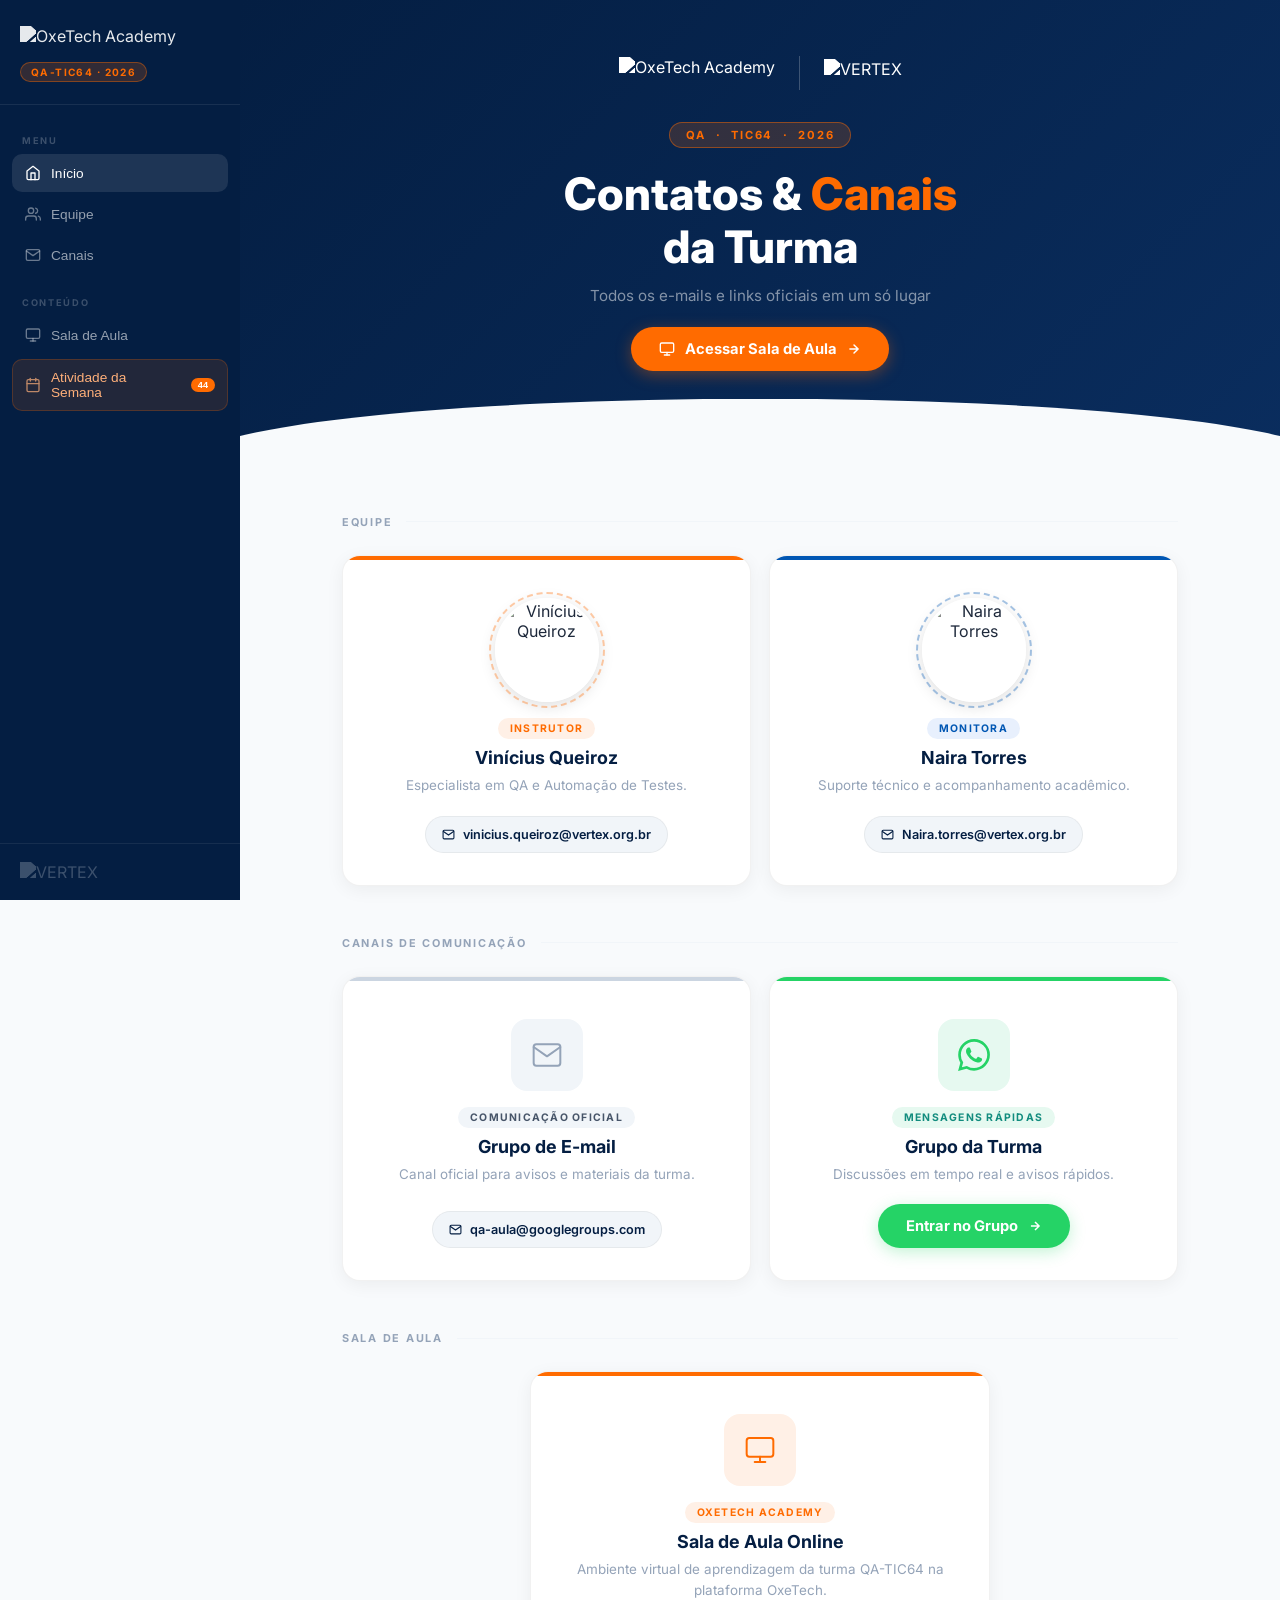
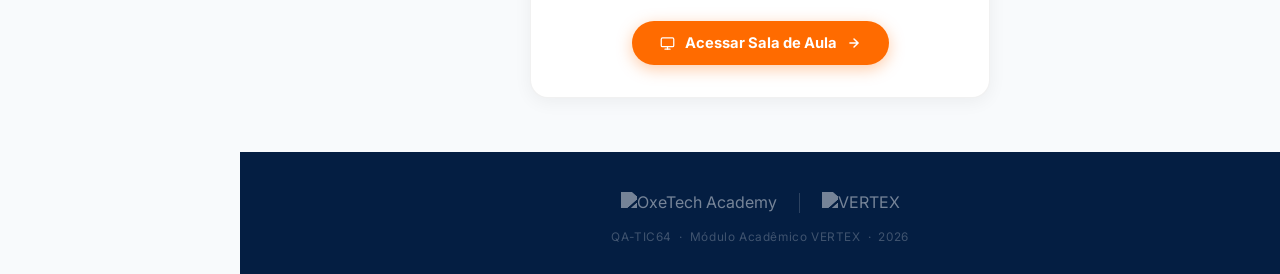
==== index.html @ 3e6ad568 "fix: scroll para ancoras usando goToAnchor sem reset de posicao Co-authored-by: Cursor <cursoragent@" ====
<!DOCTYPE html>
<html lang="pt-br">
<head>
    <meta charset="UTF-8">
    <meta name="viewport" content="width=device-width, initial-scale=1.0">
    <title>QA-TIC64 — Portal da Turma</title>
    <link rel="stylesheet" href="assets/css/styles.css">
</head>
<body>

<!-- ══ SIDEBAR ══ -->
<aside class="sidebar" id="sidebar">
    <div class="sidebar-brand">
        <img src="https://tic64.vertex.org.br/images/logos/oxetech-academy-white.png" alt="OxeTech Academy">
        <span class="sidebar-tag">QA-TIC64 · 2026</span>
    </div>

    <nav class="sidebar-nav">
        <span class="nav-section-title">Menu</span>

        <button class="nav-item active" id="nav-contatos" onclick="showView('contatos')">
            <svg width="16" height="16" viewBox="0 0 24 24" fill="none" stroke="currentColor" stroke-width="2" stroke-linecap="round" stroke-linejoin="round">
                <path d="M3 9l9-7 9 7v11a2 2 0 01-2 2H5a2 2 0 01-2-2z"/><polyline points="9 22 9 12 15 12 15 22"/>
            </svg>
            Início
        </button>

        <button class="nav-item" id="nav-equipe" onclick="goToAnchor('contatos','equipe','equipe')">
            <svg width="16" height="16" viewBox="0 0 24 24" fill="none" stroke="currentColor" stroke-width="2" stroke-linecap="round" stroke-linejoin="round">
                <path d="M17 21v-2a4 4 0 00-4-4H5a4 4 0 00-4 4v2"/><circle cx="9" cy="7" r="4"/>
                <path d="M23 21v-2a4 4 0 00-3-3.87"/><path d="M16 3.13a4 4 0 010 7.75"/>
            </svg>
            Equipe
        </button>

        <button class="nav-item" id="nav-canais" onclick="goToAnchor('contatos','canais','canais')">
            <svg width="16" height="16" viewBox="0 0 24 24" fill="none" stroke="currentColor" stroke-width="2" stroke-linecap="round" stroke-linejoin="round">
                <path d="M4 4h16c1.1 0 2 .9 2 2v12c0 1.1-.9 2-2 2H4c-1.1 0-2-.9-2-2V6c0-1.1.9-2 2-2z"/><polyline points="22,6 12,13 2,6"/>
            </svg>
            Canais
        </button>

        <span class="nav-section-title" style="margin-top:8px;">Conteúdo</span>

        <button class="nav-item" id="nav-sala" onclick="goToAnchor('contatos','sala','sala')">
            <svg width="16" height="16" viewBox="0 0 24 24" fill="none" stroke="currentColor" stroke-width="2" stroke-linecap="round" stroke-linejoin="round">
                <rect x="2" y="3" width="20" height="14" rx="2"/><line x1="8" y1="21" x2="16" y2="21"/><line x1="12" y1="17" x2="12" y2="21"/>
            </svg>
            Sala de Aula
        </button>

        <button class="nav-item highlight" id="nav-atividade" onclick="showView('atividade')">
            <svg width="16" height="16" viewBox="0 0 24 24" fill="none" stroke="currentColor" stroke-width="2" stroke-linecap="round" stroke-linejoin="round">
                <rect x="3" y="4" width="18" height="18" rx="2" ry="2"/>
                <line x1="16" y1="2" x2="16" y2="6"/><line x1="8" y1="2" x2="8" y2="6"/>
                <line x1="3" y1="10" x2="21" y2="10"/>
            </svg>
            Atividade da Semana
            <span class="nav-badge">44</span>
        </button>
    </nav>

    <div class="sidebar-footer">
        <img src="https://www.vertex.org.br/wp-content/uploads/2025/02/logo-vertex-vetor.png" alt="VERTEX">
    </div>
</aside>

<div class="overlay" id="overlay" onclick="closeSidebar()"></div>

<!-- ══ MAIN ══ -->
<div class="main">

    <!-- TOPBAR mobile -->
    <div class="topbar">
        <button class="hamburger" onclick="openSidebar()" aria-label="Menu">
            <svg width="22" height="22" viewBox="0 0 24 24" fill="none" stroke="currentColor" stroke-width="2.2" stroke-linecap="round">
                <line x1="3" y1="6" x2="21" y2="6"/>
                <line x1="3" y1="12" x2="21" y2="12"/>
                <line x1="3" y1="18" x2="21" y2="18"/>
            </svg>
        </button>
        <img src="https://tic64.vertex.org.br/images/logos/oxetech-academy-white.png" alt="OxeTech Academy" class="topbar-logo">
    </div>

    <!-- ══ VIEW: CONTATOS ══ -->
    <div class="view active" id="view-contatos">
        <header class="hero" id="contatos">
            <div class="logos-row">
                <img src="https://tic64.vertex.org.br/images/logos/oxetech-academy-white.png" alt="OxeTech Academy" class="logo-oxetech">
                <div class="logo-sep"></div>
                <img src="https://www.vertex.org.br/wp-content/uploads/2025/02/logo-vertex-vetor.png" alt="VERTEX" class="logo-vertex">
            </div>
            <div class="hero-badge">QA &nbsp;·&nbsp; TIC64 &nbsp;·&nbsp; 2026</div>
            <h1>Contatos &amp; <span>Canais</span><br>da Turma</h1>
            <p>Todos os e-mails e links oficiais em um só lugar</p>
            <a href="https://oxetech.al.gov.br/sala-de-aula/751" target="_blank" rel="noopener noreferrer" class="sala-btn">
                <svg width="16" height="16" viewBox="0 0 24 24" fill="none" stroke="currentColor" stroke-width="2" stroke-linecap="round" stroke-linejoin="round">
                    <rect x="2" y="3" width="20" height="14" rx="2"/><line x1="8" y1="21" x2="16" y2="21"/><line x1="12" y1="17" x2="12" y2="21"/>
                </svg>
                Acessar Sala de Aula
                <svg width="14" height="14" viewBox="0 0 24 24" fill="none" stroke="currentColor" stroke-width="2.5" stroke-linecap="round"><path d="M5 12h14M12 5l7 7-7 7"/></svg>
            </a>
        </header>

        <main class="section">
            <div id="equipe" class="section-label"><h2>Equipe</h2></div>
            <div class="grid grid-2">
                <div class="card">
                    <div class="card-accent accent-orange"></div>
                    <div class="avatar-wrap">
                        <div class="avatar-ring ring-orange"></div>
                        <img src="https://lh3.googleusercontent.com/d/1I6lzO3FtOC4BaDSOL96RCttCicpxaHhB" alt="Vinícius Queiroz" class="avatar">
                    </div>
                    <span class="role-badge badge-orange">Instrutor</span>
                    <h3>Vinícius Queiroz</h3>
                    <p class="desc">Especialista em QA e Automação de Testes.</p>
                    <a href="mailto:vinicius.queiroz@vertex.org.br" class="email-btn">
                        <svg width="13" height="13" viewBox="0 0 24 24" fill="none" stroke="currentColor" stroke-width="2"><path d="M4 4h16c1.1 0 2 .9 2 2v12c0 1.1-.9 2-2 2H4c-1.1 0-2-.9-2-2V6c0-1.1.9-2 2-2z"/><polyline points="22,6 12,13 2,6"/></svg>
                        vinicius.queiroz@vertex.org.br
                    </a>
                </div>

                <div class="card">
                    <div class="card-accent accent-blue"></div>
                    <div class="avatar-wrap">
                        <div class="avatar-ring ring-blue"></div>
                        <img src="https://lh3.googleusercontent.com/d/13l7Kf_55TLvLJ-x8FXbDiZGfIDWBE3Ml" alt="Naira Torres" class="avatar">
                    </div>
                    <span class="role-badge badge-blue">Monitora</span>
                    <h3>Naira Torres</h3>
                    <p class="desc">Suporte técnico e acompanhamento acadêmico.</p>
                    <a href="mailto:Naira.torres@vertex.org.br" class="email-btn">
                        <svg width="13" height="13" viewBox="0 0 24 24" fill="none" stroke="currentColor" stroke-width="2"><path d="M4 4h16c1.1 0 2 .9 2 2v12c0 1.1-.9 2-2 2H4c-1.1 0-2-.9-2-2V6c0-1.1.9-2 2-2z"/><polyline points="22,6 12,13 2,6"/></svg>
                        Naira.torres@vertex.org.br
                    </a>
                </div>
            </div>

            <div id="canais" class="section-label" style="margin-top:50px;"><h2>Canais de Comunicação</h2></div>
            <div class="grid grid-2">
                <div class="card">
                    <div class="card-accent accent-gray"></div>
                    <div class="icon-box icon-gray">
                        <svg width="32" height="32" viewBox="0 0 24 24" fill="none" stroke="#94A3B8" stroke-width="1.5" stroke-linecap="round" stroke-linejoin="round">
                            <path d="M4 4h16c1.1 0 2 .9 2 2v12c0 1.1-.9 2-2 2H4c-1.1 0-2-.9-2-2V6c0-1.1.9-2 2-2z"/>
                            <polyline points="22,6 12,13 2,6"/>
                        </svg>
                    </div>
                    <span class="role-badge badge-gray">Comunicação Oficial</span>
                    <h3>Grupo de E-mail</h3>
                    <p class="desc">Canal oficial para avisos e materiais da turma.</p>
                    <a href="mailto:qa-aula@googlegroups.com" class="email-btn">
                        <svg width="13" height="13" viewBox="0 0 24 24" fill="none" stroke="currentColor" stroke-width="2"><path d="M4 4h16c1.1 0 2 .9 2 2v12c0 1.1-.9 2-2 2H4c-1.1 0-2-.9-2-2V6c0-1.1.9-2 2-2z"/><polyline points="22,6 12,13 2,6"/></svg>
                        qa-aula@googlegroups.com
                    </a>
                </div>

                <div class="card">
                    <div class="card-accent accent-green"></div>
                    <div class="icon-box icon-green">
                        <svg width="32" height="32" viewBox="0 0 24 24" fill="#25D366">
                            <path d="M17.472 14.382c-.297-.149-1.758-.867-2.03-.967-.273-.099-.471-.148-.67.15-.197.297-.767.966-.94 1.164-.173.199-.347.223-.644.075-.297-.15-1.255-.463-2.39-1.475-.883-.788-1.48-1.761-1.653-2.059-.173-.297-.018-.458.13-.606.134-.133.298-.347.446-.52.149-.174.198-.298.298-.497.099-.198.05-.371-.025-.52-.075-.149-.669-1.612-.916-2.207-.242-.579-.487-.5-.669-.51-.173-.008-.371-.01-.57-.01-.198 0-.52.074-.792.372-.272.297-1.04 1.016-1.04 2.479 0 1.462 1.065 2.875 1.213 3.074.149.198 2.096 3.2 5.077 4.487.709.306 1.262.489 1.694.625.712.227 1.36.195 1.871.118.571-.085 1.758-.719 2.006-1.413.248-.694.248-1.289.173-1.413-.074-.124-.272-.198-.57-.347m-5.421 7.403h-.004a9.87 9.87 0 01-5.031-1.378l-.361-.214-3.741.982.998-3.648-.235-.374a9.86 9.86 0 01-1.51-5.26c.001-5.45 4.436-9.884 9.888-9.884 2.64 0 5.122 1.03 6.988 2.898a9.825 9.825 0 012.893 6.994c-.003 5.45-4.437 9.884-9.885 9.884m8.413-18.297A11.815 11.815 0 0012.05 0C5.495 0 .16 5.335.157 11.892c0 2.096.547 4.142 1.588 5.945L.057 24l6.305-1.654a11.882 11.882 0 005.683 1.448h.005c6.554 0 11.89-5.335 11.893-11.893a11.821 11.821 0 00-3.48-8.413z"/>
                        </svg>
                    </div>
                    <span class="role-badge badge-green">Mensagens Rápidas</span>
                    <h3>Grupo da Turma</h3>
                    <p class="desc">Discussões em tempo real e avisos rápidos.</p>
                    <a href="https://chat.whatsapp.com/Bku486QlYVR3J1V6ZDZ3TT" target="_blank" class="whatsapp-btn">
                        Entrar no Grupo
                        <svg width="14" height="14" viewBox="0 0 24 24" fill="none" stroke="currentColor" stroke-width="2.5"><path d="M5 12h14M12 5l7 7-7 7"/></svg>
                    </a>
                </div>
            </div>

            <div id="sala" class="section-label" style="margin-top:50px;"><h2>Sala de Aula</h2></div>
            <div class="grid grid-2">
                <div class="card" style="grid-column: 1 / -1; max-width: 460px; margin: 0 auto; width: 100%;">
                    <div class="card-accent accent-orange"></div>
                    <div class="icon-box" style="background:#FFF0E6;">
                        <svg width="32" height="32" viewBox="0 0 24 24" fill="none" stroke="var(--orange)" stroke-width="1.5" stroke-linecap="round" stroke-linejoin="round">
                            <rect x="2" y="3" width="20" height="14" rx="2"/><line x1="8" y1="21" x2="16" y2="21"/><line x1="12" y1="17" x2="12" y2="21"/>
                        </svg>
                    </div>
                    <span class="role-badge badge-orange">OxeTech Academy</span>
                    <h3>Sala de Aula Online</h3>
                    <p class="desc">Ambiente virtual de aprendizagem da turma QA-TIC64 na plataforma OxeTech.</p>
                    <a href="https://oxetech.al.gov.br/sala-de-aula/751" target="_blank" rel="noopener noreferrer" class="sala-btn" style="margin-top:0;">
                        <svg width="15" height="15" viewBox="0 0 24 24" fill="none" stroke="currentColor" stroke-width="2" stroke-linecap="round" stroke-linejoin="round">
                            <rect x="2" y="3" width="20" height="14" rx="2"/><line x1="8" y1="21" x2="16" y2="21"/><line x1="12" y1="17" x2="12" y2="21"/>
                        </svg>
                        Acessar Sala de Aula
                        <svg width="14" height="14" viewBox="0 0 24 24" fill="none" stroke="currentColor" stroke-width="2.5" stroke-linecap="round"><path d="M5 12h14M12 5l7 7-7 7"/></svg>
                    </a>
                </div>
            </div>
        </main>

        <footer>
            <div class="footer-logos">
                <img src="https://tic64.vertex.org.br/images/logos/oxetech-academy-white.png" alt="OxeTech Academy">
                <div class="footer-sep-f"></div>
                <img src="https://www.vertex.org.br/wp-content/uploads/2025/02/logo-vertex-vetor.png" alt="VERTEX">
            </div>
            <p>QA-TIC64 &nbsp;·&nbsp; Módulo Acadêmico VERTEX &nbsp;·&nbsp; 2026</p>
        </footer>
    </div>

    <!-- ══ VIEW: ATIVIDADE DA SEMANA ══ -->
    <div class="view" id="view-atividade">
        <div class="ativ-header">
            <div class="hero-badge">Atividade da Semana</div>
            <h1>Repositórios da <span>Turma</span></h1>
            <p>1 repositório por aluno · QA-TIC64</p>
            <div class="stats-bar">
                <div class="stat-chip delivered">
                    <div class="stat-dot"></div>
                    44 repositórios
                </div>
            </div>
            <p class="ativ-drive-info">
                <span style="font-size:1em;vertical-align:middle;margin-right:5px;">📁</span>
                Repositório no Google Drive · clique no "Abrir Pasta" no final do nome do aluno para ter acesso
            </p>
        </div>

        <div class="ativ-body">
            <div class="search-wrap">
                <svg width="16" height="16" viewBox="0 0 24 24" fill="none" stroke="currentColor" stroke-width="2" stroke-linecap="round" stroke-linejoin="round">
                    <circle cx="11" cy="11" r="8"/><line x1="21" y1="21" x2="16.65" y2="16.65"/>
                </svg>
                <input class="search-input" type="text" id="searchInput"
                       placeholder="Buscar por nome, e-mail ou número..." oninput="filterStudents(this.value)">
            </div>

            <div class="student-list" id="studentList"></div>
            <div class="no-results" id="noResults" style="display:none;">Nenhum aluno encontrado.</div>
        </div>

        <footer>
            <div class="footer-logos">
                <img src="https://tic64.vertex.org.br/images/logos/oxetech-academy-white.png" alt="OxeTech Academy">
                <div class="footer-sep-f"></div>
                <img src="https://www.vertex.org.br/wp-content/uploads/2025/02/logo-vertex-vetor.png" alt="VERTEX">
            </div>
            <p>QA-TIC64 &nbsp;·&nbsp; Módulo Acadêmico VERTEX &nbsp;·&nbsp; 2026</p>
        </footer>
    </div>

</div><!-- /main -->

<script src="assets/js/data.js"></script>
<script src="assets/js/app.js"></script>

</body>
</html>
---- assets/css/styles.css ----
@import url('https://fonts.googleapis.com/css2?family=Inter:wght@300;400;500;600;700;800&display=swap');

:root {
    --orange: #FF6B00;
    --navy: #041E42;
    --navy-light: #0a2d5e;
    --sidebar-w: 240px;
    --white: #FFFFFF;
    --gray-50: #F8FAFC;
    --gray-100: #F1F5F9;
    --gray-200: #E2E8F0;
    --gray-400: #94A3B8;
    --gray-600: #475569;
    --gray-800: #1E293B;
    --blue: #0056b3;
    --green: #25D366;
    --green-dark: #128C7E;
}

* { box-sizing: border-box; margin: 0; padding: 0; }

body {
    font-family: 'Inter', -apple-system, sans-serif;
    background: var(--gray-50);
    color: var(--gray-800);
    min-height: 100vh;
    display: flex;
}

/* ════════════════════════════
   SIDEBAR
════════════════════════════ */
.sidebar {
    width: var(--sidebar-w);
    min-height: 100vh;
    background: var(--navy);
    position: fixed;
    top: 0; left: 0;
    display: flex;
    flex-direction: column;
    z-index: 100;
    transition: transform 0.3s ease;
    overflow-y: auto;
}

.sidebar-brand {
    padding: 26px 20px 22px;
    border-bottom: 1px solid rgba(255,255,255,0.08);
}

.sidebar-brand img {
    height: 24px;
    filter: brightness(0) invert(1);
    opacity: 0.9;
    display: block;
    margin-bottom: 10px;
}

.sidebar-tag {
    display: inline-block;
    background: rgba(255,107,0,0.18);
    border: 1px solid rgba(255,107,0,0.4);
    color: var(--orange);
    font-size: 0.63rem;
    font-weight: 700;
    letter-spacing: 0.14em;
    text-transform: uppercase;
    padding: 3px 10px;
    border-radius: 50px;
}

.sidebar-nav {
    flex: 1;
    padding: 18px 12px;
    display: flex;
    flex-direction: column;
    gap: 3px;
}

.nav-section-title {
    font-size: 0.58rem;
    font-weight: 700;
    letter-spacing: 0.18em;
    text-transform: uppercase;
    color: rgba(255,255,255,0.22);
    padding: 12px 10px 5px;
}

.nav-item {
    display: flex;
    align-items: center;
    gap: 10px;
    padding: 10px 12px;
    border-radius: 10px;
    text-decoration: none;
    color: rgba(255,255,255,0.58);
    font-size: 0.855rem;
    font-weight: 500;
    transition: background 0.15s, color 0.15s;
    cursor: pointer;
    border: 1px solid transparent;
    background: none;
    width: 100%;
    text-align: left;
}

.nav-item:hover {
    background: rgba(255,255,255,0.07);
    color: var(--white);
}

.nav-item.active {
    background: rgba(255,255,255,0.1);
    color: var(--white);
}

.nav-item.highlight {
    background: rgba(255,107,0,0.12);
    color: #FFB07A;
    border-color: rgba(255,107,0,0.22);
    margin-top: 2px;
}

.nav-item.highlight.active,
.nav-item.highlight:hover {
    background: rgba(255,107,0,0.22);
    color: var(--orange);
}

.nav-item svg { flex-shrink: 0; opacity: 0.7; }
.nav-item:hover svg,
.nav-item.active svg { opacity: 1; }

.nav-badge {
    margin-left: auto;
    background: var(--orange);
    color: var(--white);
    font-size: 0.57rem;
    font-weight: 700;
    padding: 2px 7px;
    border-radius: 50px;
}

.sidebar-footer {
    padding: 18px 20px;
    border-top: 1px solid rgba(255,255,255,0.07);
}

.sidebar-footer img {
    height: 16px;
    filter: brightness(0) invert(1);
    opacity: 0.22;
}

/* ════════════════════════════
   MAIN
════════════════════════════ */
.main {
    margin-left: var(--sidebar-w);
    flex: 1;
    min-width: 0;
    display: flex;
    flex-direction: column;
}

/* ── TOPBAR mobile ── */
.topbar {
    display: none;
    align-items: center;
    gap: 14px;
    padding: 13px 18px;
    background: var(--navy);
    position: sticky;
    top: 0;
    z-index: 99;
}

.hamburger {
    background: none;
    border: none;
    cursor: pointer;
    padding: 4px;
    color: var(--white);
    display: flex;
}

.topbar-logo {
    height: 20px;
    filter: brightness(0) invert(1);
}

.overlay {
    display: none;
    position: fixed;
    inset: 0;
    background: rgba(0,0,0,0.5);
    z-index: 99;
}

.overlay.open { display: block; }

/* ════════════════════════════
   VIEW — CONTATOS
════════════════════════════ */
.view { display: none; flex-direction: column; flex: 1; }
.view.active { display: flex; }

/* HERO */
.hero {
    background: var(--navy);
    background-image:
        url('https://tic64.vertex.org.br/images/backgrounds/axes-section.svg'),
        linear-gradient(135deg, var(--navy) 0%, var(--navy-light) 100%);
    background-size: cover;
    background-position: center;
    padding: 56px 40px 90px;
    text-align: center;
    position: relative;
    overflow: hidden;
}

.hero::after {
    content: '';
    position: absolute;
    bottom: -2px; left: 0; right: 0;
    height: 64px;
    background: var(--gray-50);
    clip-path: ellipse(55% 100% at 50% 100%);
}

.logos-row {
    display: flex;
    align-items: center;
    justify-content: center;
    gap: 24px;
    margin-bottom: 32px;
    flex-wrap: wrap;
}

.logo-oxetech { height: 33px; filter: brightness(0) invert(1); }
.logo-vertex  { height: 29px; filter: brightness(0) invert(1); }
.logo-sep { width: 1px; height: 34px; background: rgba(255,255,255,0.22); }

.hero-badge {
    display: inline-block;
    background: rgba(255,107,0,0.18);
    border: 1px solid rgba(255,107,0,0.45);
    color: var(--orange);
    font-size: 0.7rem;
    font-weight: 700;
    letter-spacing: 0.16em;
    text-transform: uppercase;
    padding: 5px 16px;
    border-radius: 50px;
    margin-bottom: 20px;
}

.hero h1 {
    color: var(--white);
    font-size: clamp(1.7rem, 3.5vw, 2.8rem);
    font-weight: 800;
    line-height: 1.18;
    margin-bottom: 12px;
}

.hero h1 span { color: var(--orange); }
.hero p { color: rgba(255,255,255,0.5); font-size: 0.95rem; }

.section {
    max-width: 900px;
    margin: 0 auto;
    padding: 54px 32px;
    width: 100%;
}

.section-label {
    display: flex;
    align-items: center;
    gap: 14px;
    margin-bottom: 26px;
}

.section-label h2 {
    font-size: 0.68rem;
    font-weight: 700;
    letter-spacing: 0.16em;
    text-transform: uppercase;
    color: var(--gray-400);
    white-space: nowrap;
}

.section-label::after {
    content: '';
    flex: 1;
    height: 1px;
    background: var(--gray-100);
}

.grid { display: grid; gap: 18px; }
.grid-2 { grid-template-columns: repeat(auto-fit, minmax(270px, 1fr)); }

.card {
    background: var(--white);
    border-radius: 18px;
    padding: 32px 24px;
    border: 1px solid rgba(0,0,0,0.055);
    box-shadow: 0 4px 18px rgba(0,0,0,0.055);
    transition: transform 0.25s ease, box-shadow 0.25s ease;
    display: flex;
    flex-direction: column;
    align-items: center;
    text-align: center;
    position: relative;
    overflow: hidden;
}

.card:hover {
    transform: translateY(-5px);
    box-shadow: 0 16px 38px rgba(0,0,0,0.1);
}

.card-accent {
    position: absolute;
    top: 0; left: 0; right: 0;
    height: 4px;
    border-radius: 18px 18px 0 0;
}

.accent-orange { background: var(--orange); }
.accent-blue   { background: var(--blue); }
.accent-gray   { background: #CBD5E1; }
.accent-green  { background: var(--green); }

.avatar-wrap { position: relative; margin: 10px 0 16px; }

.avatar-ring {
    position: absolute;
    inset: -6px;
    border-radius: 50%;
    border: 2px dashed transparent;
}

.ring-orange { border-color: rgba(255,107,0,0.35); }
.ring-blue   { border-color: rgba(0,86,179,0.35); }

.avatar {
    width: 104px;
    height: 104px;
    border-radius: 50%;
    object-fit: cover;
    border: 3px solid var(--white);
    box-shadow: 0 4px 16px rgba(0,0,0,0.13);
    display: block;
}

.role-badge {
    font-size: 0.65rem;
    font-weight: 700;
    letter-spacing: 0.12em;
    text-transform: uppercase;
    padding: 4px 12px;
    border-radius: 50px;
    margin-bottom: 8px;
}

.badge-orange { background: #FFF0E6; color: var(--orange); }
.badge-blue   { background: #E8F0FD; color: var(--blue); }
.badge-gray   { background: #F1F5F9; color: var(--gray-600); }
.badge-green  { background: #E6F9F0; color: var(--green-dark); }

.card h3 {
    font-size: 1.12rem;
    font-weight: 700;
    color: var(--navy);
    margin-bottom: 7px;
}

.desc {
    font-size: 0.84rem;
    color: var(--gray-400);
    line-height: 1.55;
    margin-bottom: 20px;
    flex: 1;
}

.icon-box {
    width: 72px;
    height: 72px;
    border-radius: 16px;
    display: flex;
    align-items: center;
    justify-content: center;
    margin: 10px 0 16px;
}

.icon-gray  { background: #F1F5F9; }
.icon-green { background: #E6F9F0; }

.email-btn {
    display: inline-flex;
    align-items: center;
    gap: 8px;
    background: var(--gray-100);
    color: var(--navy);
    text-decoration: none;
    font-weight: 600;
    font-size: 0.79rem;
    padding: 10px 16px;
    border-radius: 50px;
    border: 1px solid rgba(0,0,0,0.05);
    transition: background 0.2s, color 0.2s;
    word-break: break-all;
}

.email-btn:hover { background: var(--navy); color: var(--white); }
.email-btn svg { flex-shrink: 0; }

.sala-btn {
    display: inline-flex;
    align-items: center;
    gap: 10px;
    background: var(--orange);
    color: var(--white);
    text-decoration: none;
    font-weight: 700;
    font-size: 0.92rem;
    padding: 13px 28px;
    border-radius: 50px;
    box-shadow: 0 4px 16px rgba(255,107,0,0.35);
    transition: background 0.25s, transform 0.25s;
    margin-top: 22px;
}

.sala-btn:hover { background: #e05f00; transform: scale(1.04); }

.whatsapp-btn {
    display: inline-flex;
    align-items: center;
    gap: 10px;
    background: var(--green);
    color: var(--white);
    text-decoration: none;
    font-weight: 700;
    font-size: 0.92rem;
    padding: 13px 28px;
    border-radius: 50px;
    box-shadow: 0 4px 16px rgba(37,211,102,0.28);
    transition: background 0.25s, transform 0.25s;
}

.whatsapp-btn:hover { background: var(--green-dark); transform: scale(1.04); }

/* ════════════════════════════
   VIEW — ATIVIDADE DA SEMANA
════════════════════════════ */
.ativ-header {
    background: var(--navy);
    background-image:
        url('https://tic64.vertex.org.br/images/backgrounds/axes-section.svg'),
        linear-gradient(135deg, var(--navy) 0%, var(--navy-light) 100%);
    background-size: cover;
    background-position: center;
    padding: 44px 40px 72px;
    text-align: center;
    position: relative;
    overflow: hidden;
}

.ativ-header::after {
    content: '';
    position: absolute;
    bottom: -2px; left: 0; right: 0;
    height: 52px;
    background: var(--gray-50);
    clip-path: ellipse(55% 100% at 50% 100%);
}

.ativ-header .hero-badge { margin-bottom: 14px; }

.ativ-drive-info {
    margin-top: 14px;
    font-size: 0.78rem;
    color: rgba(255,255,255,0.38);
    letter-spacing: 0.02em;
}

.ativ-header h1 {
    color: var(--white);
    font-size: clamp(1.5rem, 3vw, 2.4rem);
    font-weight: 800;
    margin-bottom: 10px;
}

.ativ-header h1 span { color: var(--orange); }
.ativ-header p { color: rgba(255,255,255,0.5); font-size: 0.92rem; }

/* stats bar */
.stats-bar {
    display: flex;
    align-items: center;
    justify-content: center;
    gap: 12px;
    margin-top: 22px;
    flex-wrap: wrap;
}

.stat-chip {
    display: flex;
    align-items: center;
    gap: 7px;
    padding: 7px 16px;
    border-radius: 50px;
    font-size: 0.8rem;
    font-weight: 600;
}

.stat-chip.delivered {
    background: rgba(37,211,102,0.18);
    border: 1px solid rgba(37,211,102,0.35);
    color: #4ADE80;
}

.stat-chip.pending {
    background: rgba(255,255,255,0.08);
    border: 1px solid rgba(255,255,255,0.15);
    color: rgba(255,255,255,0.55);
}

.stat-dot {
    width: 7px;
    height: 7px;
    border-radius: 50%;
}

.stat-chip.delivered .stat-dot { background: #4ADE80; }
.stat-chip.pending .stat-dot   { background: rgba(255,255,255,0.4); }

/* search */
.ativ-body {
    max-width: 860px;
    margin: 0 auto;
    padding: 44px 28px 60px;
    width: 100%;
}

.search-wrap {
    position: relative;
    margin-bottom: 28px;
}

.search-wrap svg {
    position: absolute;
    left: 16px;
    top: 50%;
    transform: translateY(-50%);
    color: var(--gray-400);
    pointer-events: none;
}

.search-input {
    width: 100%;
    padding: 13px 16px 13px 44px;
    border: 1.5px solid var(--gray-200);
    border-radius: 12px;
    font-size: 0.92rem;
    font-family: inherit;
    color: var(--gray-800);
    background: var(--white);
    outline: none;
    transition: border-color 0.2s, box-shadow 0.2s;
}

.search-input:focus {
    border-color: var(--orange);
    box-shadow: 0 0 0 3px rgba(255,107,0,0.1);
}

.search-input::placeholder { color: var(--gray-400); }

/* student list */
.student-list {
    display: flex;
    flex-direction: column;
    gap: 10px;
}

.student-row {
    display: flex;
    align-items: center;
    gap: 14px;
    background: var(--white);
    border: 1px solid rgba(0,0,0,0.055);
    border-radius: 14px;
    padding: 14px 18px;
    transition: box-shadow 0.2s, transform 0.2s;
}

.student-row:hover {
    box-shadow: 0 6px 20px rgba(0,0,0,0.08);
    transform: translateX(3px);
}

.student-row.no-link { opacity: 0.75; }

.student-num {
    font-size: 0.7rem;
    font-weight: 700;
    color: var(--gray-400);
    min-width: 24px;
    text-align: right;
}

.student-avatar {
    width: 42px;
    height: 42px;
    border-radius: 50%;
    display: flex;
    align-items: center;
    justify-content: center;
    font-size: 0.82rem;
    font-weight: 700;
    color: var(--white);
    flex-shrink: 0;
    letter-spacing: 0.03em;
}

.student-name {
    font-size: 0.9rem;
    font-weight: 600;
    color: var(--gray-800);
    flex: 1;
    min-width: 0;
}

.btn-drive {
    display: inline-flex;
    align-items: center;
    gap: 7px;
    background: var(--navy);
    color: var(--white);
    text-decoration: none;
    font-size: 0.76rem;
    font-weight: 600;
    padding: 8px 16px;
    border-radius: 50px;
    white-space: nowrap;
    transition: background 0.2s, transform 0.15s;
    flex-shrink: 0;
}

.btn-drive:hover { background: var(--navy-light); transform: scale(1.04); }

.btn-soon {
    display: inline-flex;
    align-items: center;
    gap: 6px;
    background: var(--gray-100);
    color: var(--gray-400);
    font-size: 0.73rem;
    font-weight: 600;
    padding: 8px 14px;
    border-radius: 50px;
    white-space: nowrap;
    flex-shrink: 0;
}

.no-results {
    text-align: center;
    padding: 48px 0;
    color: var(--gray-400);
    font-size: 0.92rem;
}

/* ── FOOTER ── */
footer {
    background: var(--navy);
    background-image: url('https://tic64.vertex.org.br/images/backgrounds/axes-section.svg');
    background-size: cover;
    background-position: center bottom;
    padding: 40px 20px 30px;
    text-align: center;
    margin-top: auto;
}

.footer-logos {
    display: flex;
    align-items: center;
    justify-content: center;
    gap: 22px;
    margin-bottom: 16px;
    flex-wrap: wrap;
}

.footer-logos img {
    height: 22px;
    opacity: 0.45;
    filter: brightness(0) invert(1);
    transition: opacity 0.2s;
}

.footer-logos img:hover { opacity: 0.8; }
.footer-sep-f { width: 1px; height: 20px; background: rgba(255,255,255,0.16); }
footer p { color: rgba(255,255,255,0.24); font-size: 0.74rem; letter-spacing: 0.05em; }

/* ════════════════════════════
   RESPONSIVE
════════════════════════════ */
@media (max-width: 768px) {
    body { display: block; }
    .sidebar { transform: translateX(-100%); }
    .sidebar.open { transform: translateX(0); }
    .main { margin-left: 0; }
    .topbar { display: flex; }
    .hero, .ativ-header { padding: 40px 20px 75px; }
    .logo-sep { display: none; }
    .section, .ativ-body { padding: 36px 16px 48px; }
    .student-num { display: none; }
}
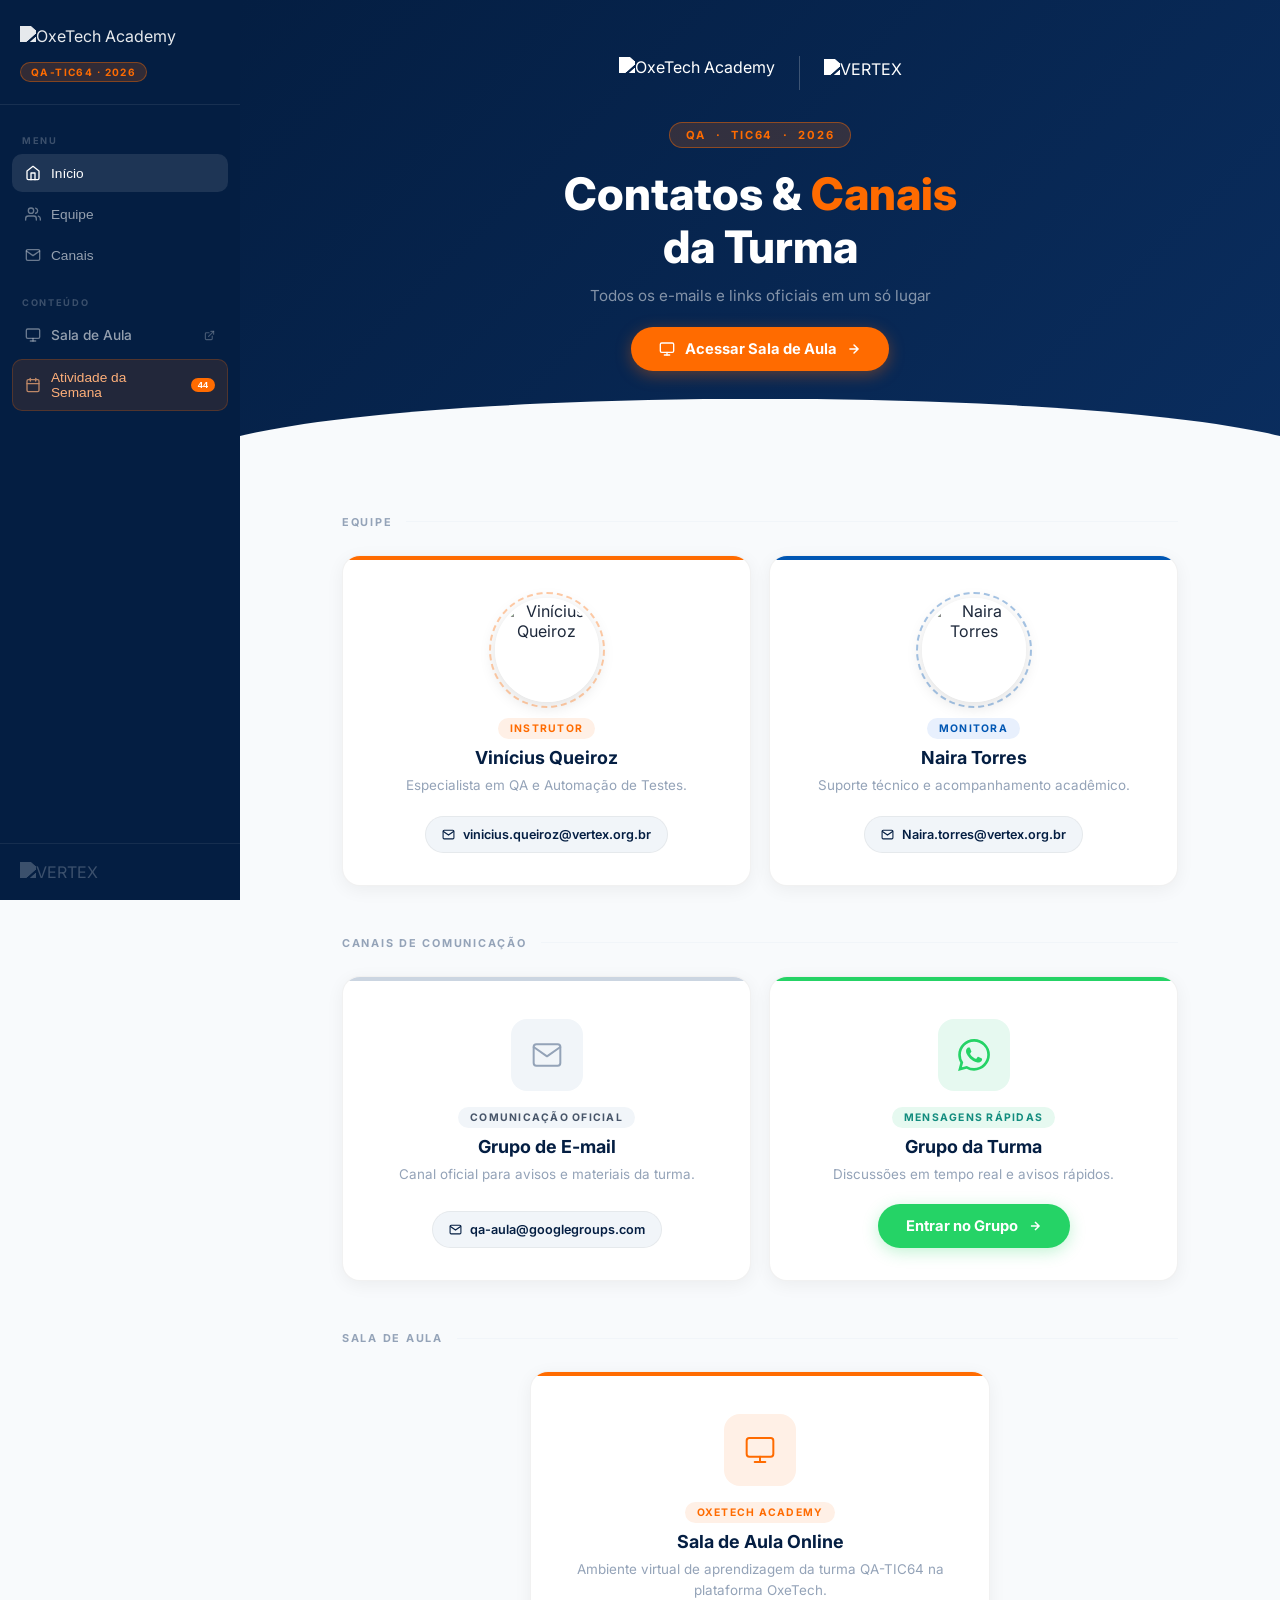
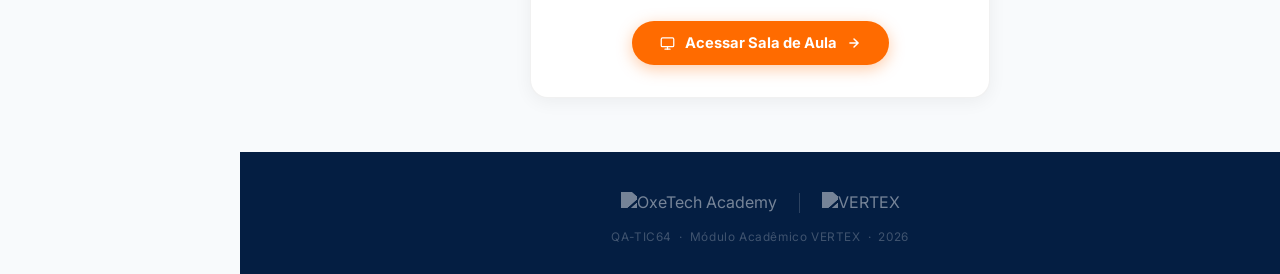
==== commit 54895293: "fix: sala de aula no menu abre link externo oxetech Co-authored-by: Cursor <cursoragent@cursor.com>" ====
--- a/index.html
+++ b/index.html
@@ -42,12 +42,13 @@
 
         <span class="nav-section-title" style="margin-top:8px;">Conteúdo</span>
 
-        <button class="nav-item" id="nav-sala" onclick="goToAnchor('contatos','sala','sala')">
+        <a href="https://oxetech.al.gov.br/sala-de-aula/751" target="_blank" rel="noopener noreferrer" class="nav-item">
             <svg width="16" height="16" viewBox="0 0 24 24" fill="none" stroke="currentColor" stroke-width="2" stroke-linecap="round" stroke-linejoin="round">
                 <rect x="2" y="3" width="20" height="14" rx="2"/><line x1="8" y1="21" x2="16" y2="21"/><line x1="12" y1="17" x2="12" y2="21"/>
             </svg>
             Sala de Aula
-        </button>
+            <svg width="11" height="11" viewBox="0 0 24 24" fill="none" stroke="currentColor" stroke-width="2.5" stroke-linecap="round" style="margin-left:auto;opacity:0.45;"><path d="M18 13v6a2 2 0 01-2 2H5a2 2 0 01-2-2V8a2 2 0 012-2h6"/><polyline points="15 3 21 3 21 9"/><line x1="10" y1="14" x2="21" y2="3"/></svg>
+        </a>
 
         <button class="nav-item highlight" id="nav-atividade" onclick="showView('atividade')">
             <svg width="16" height="16" viewBox="0 0 24 24" fill="none" stroke="currentColor" stroke-width="2" stroke-linecap="round" stroke-linejoin="round">
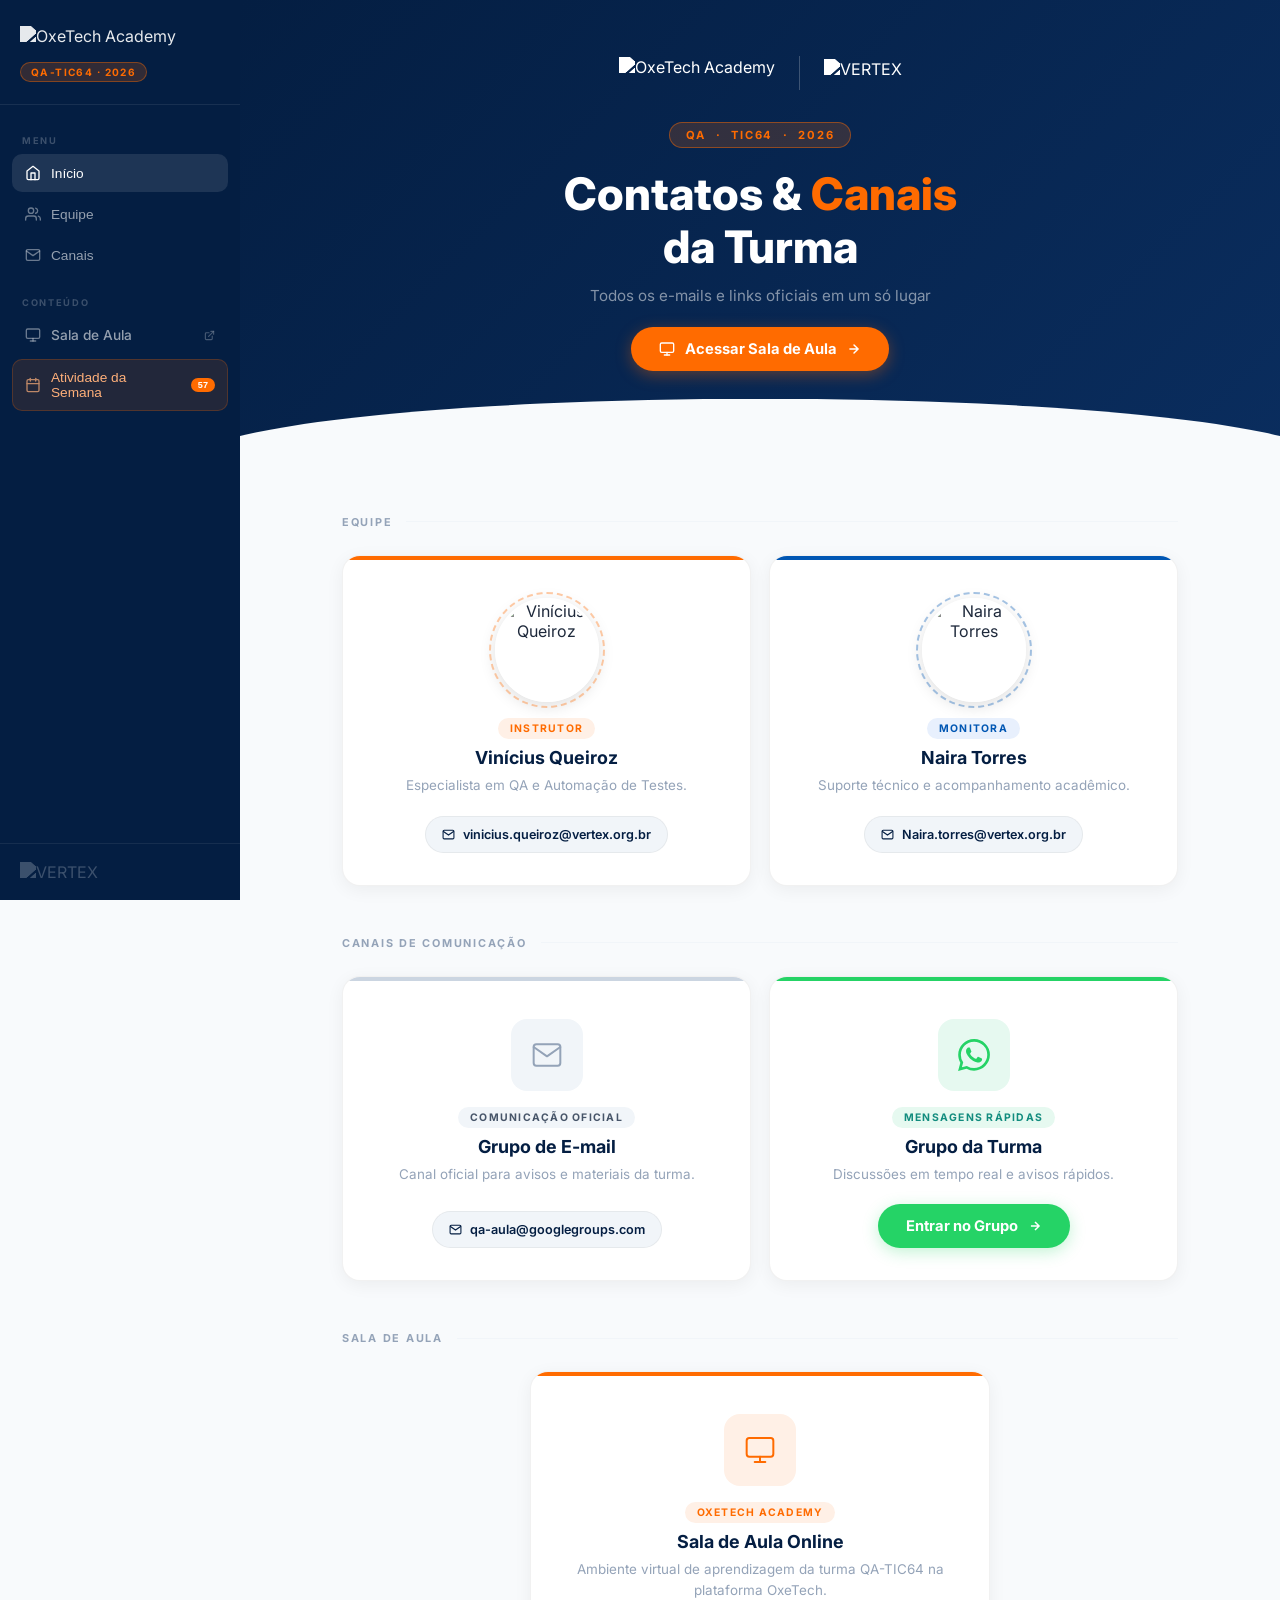
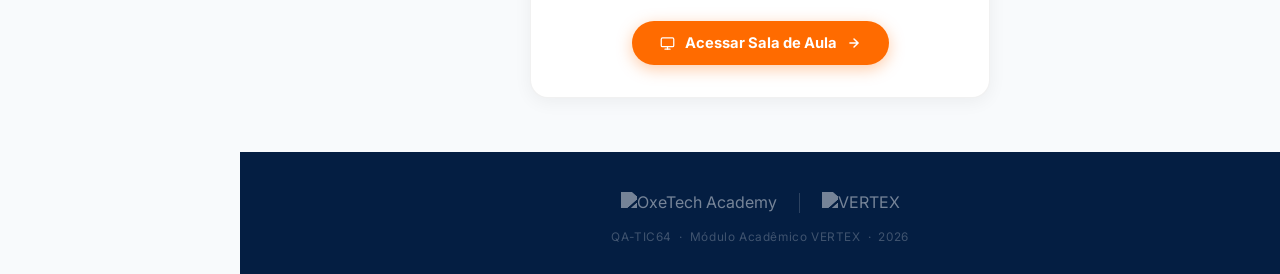
==== commit 39adb73a: "feat: adiciona 13 novos alunos e atualiza contadores para 57 Co-authored-by: Cursor <cursoragent@cur" ====
--- a/index.html
+++ b/index.html
@@ -18,7 +18,7 @@
     <nav class="sidebar-nav">
         <span class="nav-section-title">Menu</span>
 
-        <button class="nav-item active" id="nav-contatos" onclick="showView('contatos')">
+        <button class="nav-item active" id="nav-contatos" onclick="goToAnchor('contatos','contatos','contatos')">
             <svg width="16" height="16" viewBox="0 0 24 24" fill="none" stroke="currentColor" stroke-width="2" stroke-linecap="round" stroke-linejoin="round">
                 <path d="M3 9l9-7 9 7v11a2 2 0 01-2 2H5a2 2 0 01-2-2z"/><polyline points="9 22 9 12 15 12 15 22"/>
             </svg>
@@ -57,7 +57,7 @@
                 <line x1="3" y1="10" x2="21" y2="10"/>
             </svg>
             Atividade da Semana
-            <span class="nav-badge">44</span>
+            <span class="nav-badge">57</span>
         </button>
     </nav>
 
@@ -215,12 +215,12 @@
             <div class="stats-bar">
                 <div class="stat-chip delivered">
                     <div class="stat-dot"></div>
-                    44 repositórios
+                    57 repositórios
                 </div>
             </div>
             <p class="ativ-drive-info">
                 <span style="font-size:1em;vertical-align:middle;margin-right:5px;">📁</span>
-                Repositório no Google Drive · clique no "Abrir Pasta" no final do nome do aluno para ter acesso
+                Pastas no Google Drive · clique em "Abrir Pasta" ao lado do nome do aluno para acessar
             </p>
         </div>
 
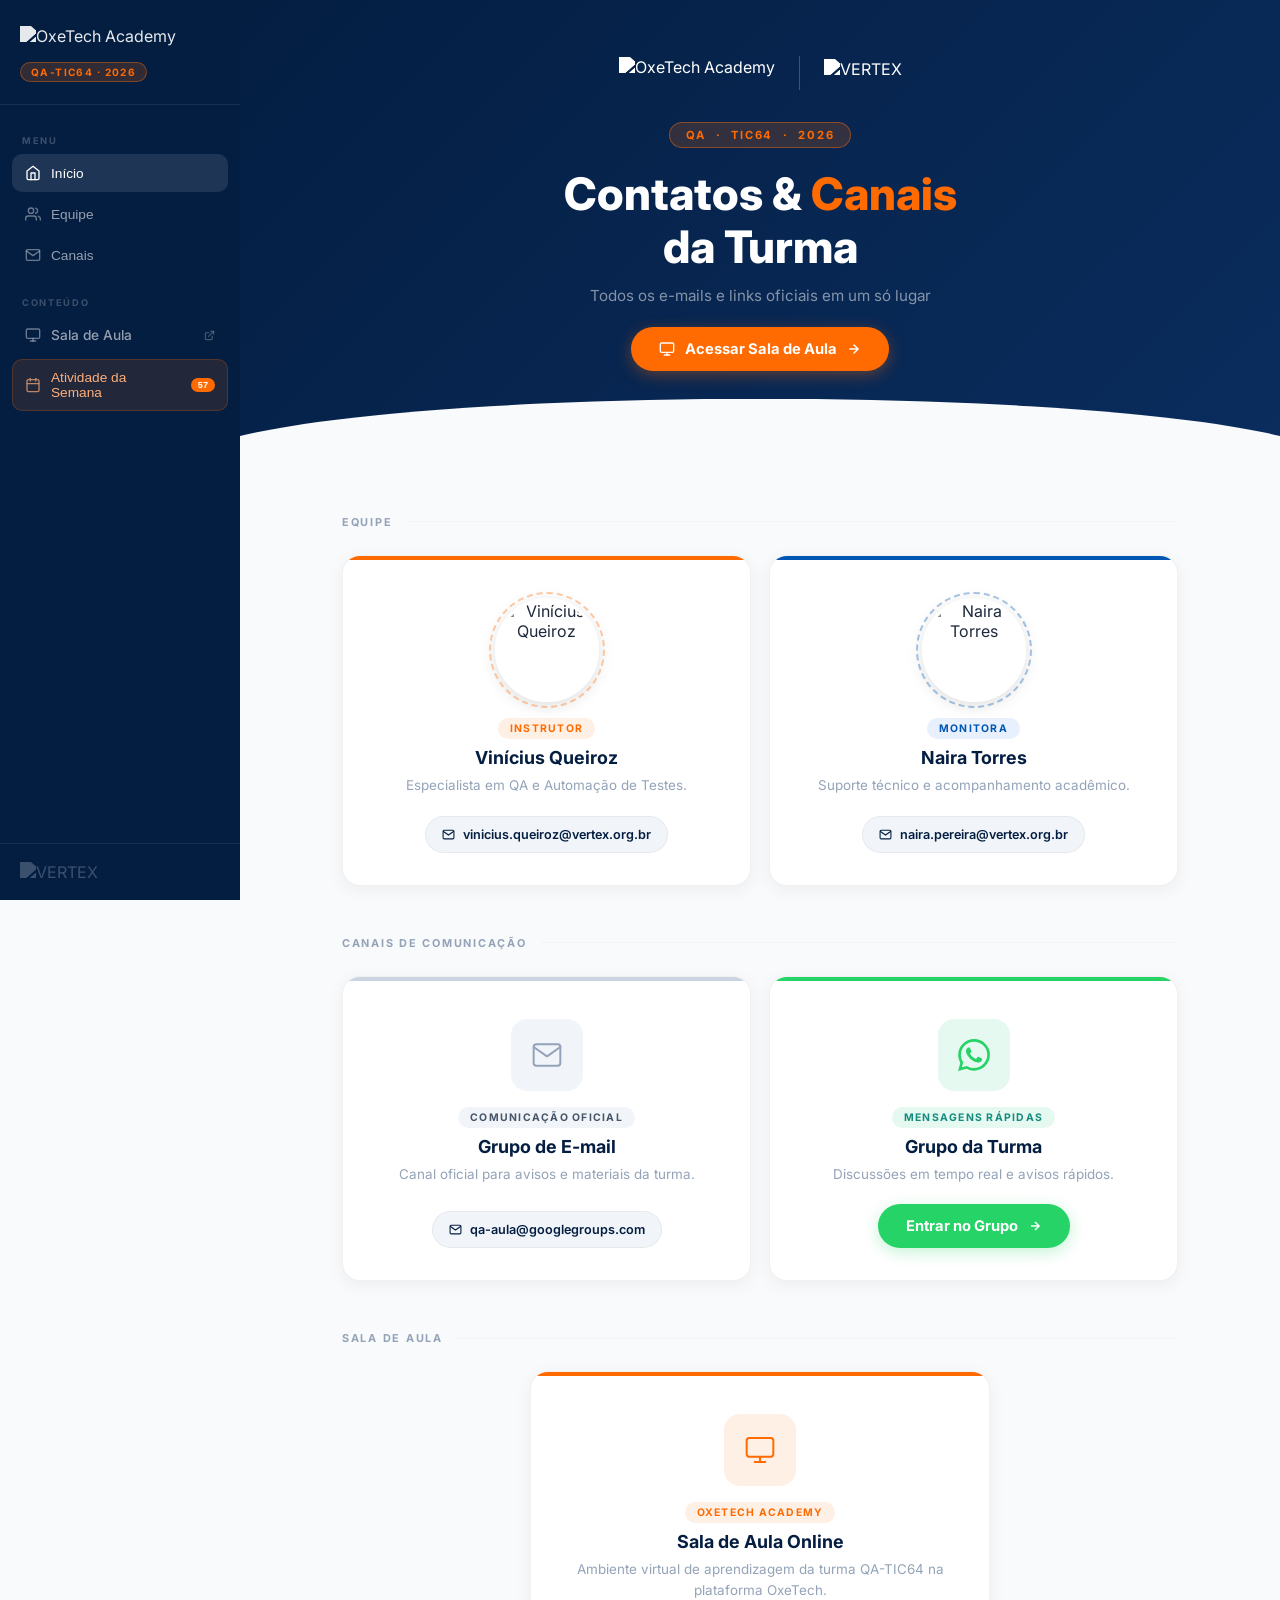
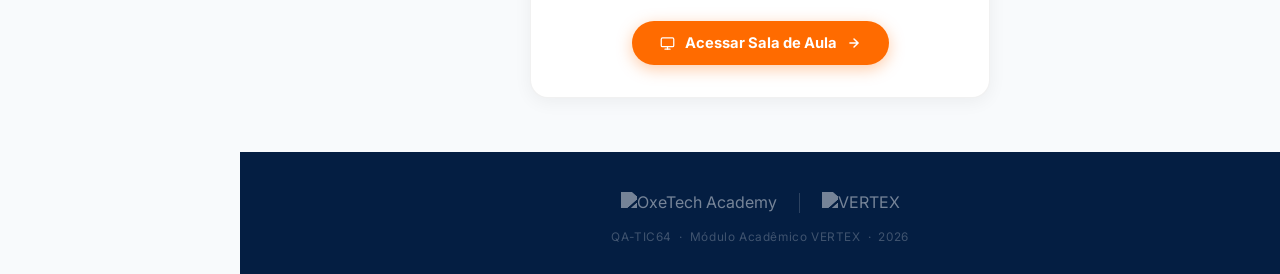
==== commit 15ed651b: "fix: atualiza email de contato de Naira Torres" ====
--- a/index.html
+++ b/index.html
@@ -130,9 +130,9 @@
                     <span class="role-badge badge-blue">Monitora</span>
                     <h3>Naira Torres</h3>
                     <p class="desc">Suporte técnico e acompanhamento acadêmico.</p>
-                    <a href="mailto:Naira.torres@vertex.org.br" class="email-btn">
+                    <a href="mailto:naira.pereira@vertex.org.br" class="email-btn">
                         <svg width="13" height="13" viewBox="0 0 24 24" fill="none" stroke="currentColor" stroke-width="2"><path d="M4 4h16c1.1 0 2 .9 2 2v12c0 1.1-.9 2-2 2H4c-1.1 0-2-.9-2-2V6c0-1.1.9-2 2-2z"/><polyline points="22,6 12,13 2,6"/></svg>
-                        Naira.torres@vertex.org.br
+                        naira.pereira@vertex.org.br
                     </a>
                 </div>
             </div>
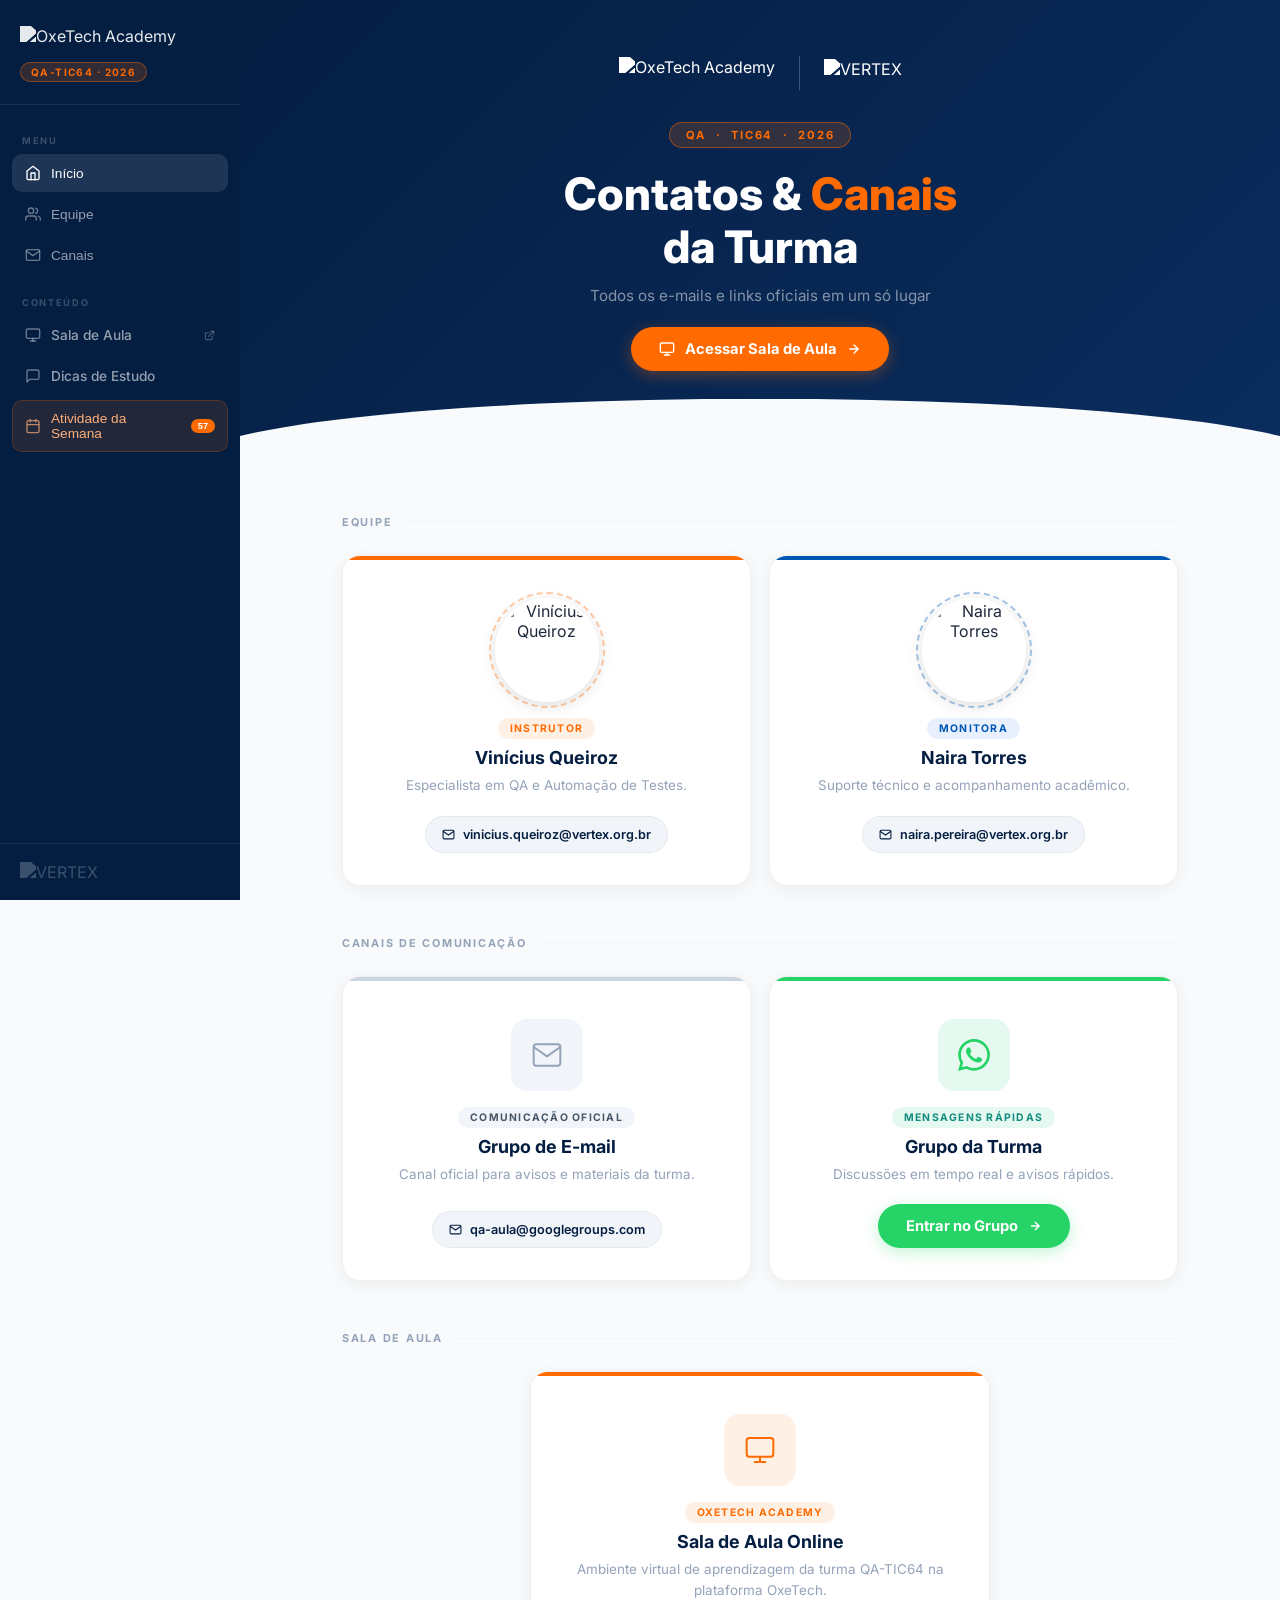
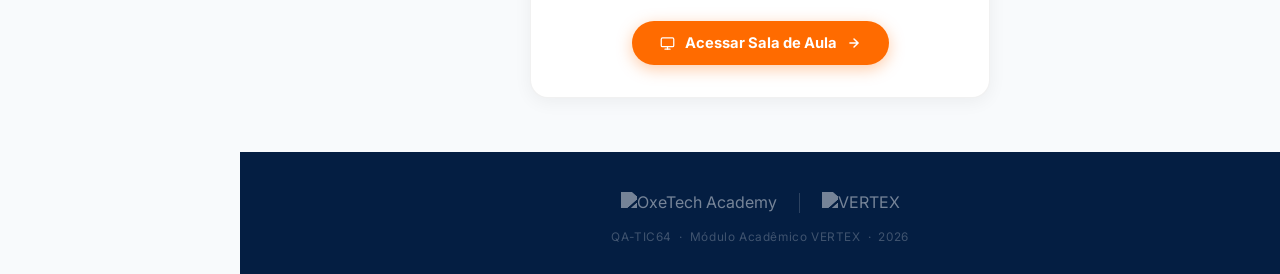
==== commit ad6e07c1: "feat: adiciona página de Dicas de Estudo com conteúdo e estilo apropriados - Criação do arquivo dica" ====
--- a/index.html
+++ b/index.html
@@ -48,6 +48,13 @@
             </svg>
             Sala de Aula
             <svg width="11" height="11" viewBox="0 0 24 24" fill="none" stroke="currentColor" stroke-width="2.5" stroke-linecap="round" style="margin-left:auto;opacity:0.45;"><path d="M18 13v6a2 2 0 01-2 2H5a2 2 0 01-2-2V8a2 2 0 012-2h6"/><polyline points="15 3 21 3 21 9"/><line x1="10" y1="14" x2="21" y2="3"/></svg>
+        </a>
+
+        <a href="dicas.html" class="nav-item">
+            <svg width="16" height="16" viewBox="0 0 24 24" fill="none" stroke="currentColor" stroke-width="2" stroke-linecap="round" stroke-linejoin="round">
+                <path d="M21 15a2 2 0 01-2 2H7l-4 4V5a2 2 0 012-2h14a2 2 0 012 2z"/>
+            </svg>
+            Dicas de Estudo
         </a>
 
         <button class="nav-item highlight" id="nav-atividade" onclick="showView('atividade')">
@@ -247,6 +254,7 @@
         </footer>
     </div>
 
+
 </div><!-- /main -->
 
 <script src="assets/js/data.js"></script>
--- a/assets/css/styles.css
+++ b/assets/css/styles.css
@@ -703,6 +703,229 @@
 footer p { color: rgba(255,255,255,0.24); font-size: 0.74rem; letter-spacing: 0.05em; }
 
 /* ════════════════════════════
+   VIEW — DICAS DE ESTUDO
+════════════════════════════ */
+.dicas-header {
+    background: var(--navy);
+    background-image:
+        url('https://tic64.vertex.org.br/images/backgrounds/axes-section.svg'),
+        linear-gradient(135deg, var(--navy) 0%, var(--navy-light) 100%);
+    background-size: cover;
+    background-position: center;
+    padding: 44px 40px 72px;
+    text-align: center;
+    position: relative;
+    overflow: hidden;
+}
+
+.dicas-header::after {
+    content: '';
+    position: absolute;
+    bottom: -2px; left: 0; right: 0;
+    height: 52px;
+    background: var(--gray-50);
+    clip-path: ellipse(55% 100% at 50% 100%);
+}
+
+.dicas-header h1 {
+    color: var(--white);
+    font-size: clamp(1.5rem, 3vw, 2.4rem);
+    font-weight: 800;
+    margin-bottom: 10px;
+}
+
+.dicas-header h1 span { color: var(--orange); }
+.dicas-header p { color: rgba(255,255,255,0.5); font-size: 0.92rem; }
+
+.dicas-body {
+    max-width: 760px;
+    margin: 0 auto;
+    padding: 44px 28px 60px;
+    width: 100%;
+    display: flex;
+    flex-direction: column;
+    gap: 22px;
+}
+
+.back-btn {
+    display: inline-flex;
+    align-items: center;
+    gap: 8px;
+    color: var(--gray-400);
+    text-decoration: none;
+    font-size: 0.84rem;
+    font-weight: 600;
+    transition: color 0.2s;
+    align-self: flex-start;
+}
+
+.back-btn:hover { color: var(--navy); }
+.back-btn svg { flex-shrink: 0; transition: transform 0.2s; }
+.back-btn:hover svg { transform: translateX(-3px); }
+
+/* Post card */
+.post-card {
+    background: var(--white);
+    border-radius: 18px;
+    border: 1px solid rgba(0,0,0,0.055);
+    box-shadow: 0 4px 18px rgba(0,0,0,0.055);
+    overflow: hidden;
+}
+
+.post-card-top {
+    border-bottom: 1px solid var(--gray-100);
+    padding: 20px 28px 18px;
+    display: flex;
+    align-items: center;
+    justify-content: space-between;
+    flex-wrap: wrap;
+    gap: 12px;
+}
+
+.post-author-row {
+    display: flex;
+    align-items: center;
+    gap: 12px;
+}
+
+.post-avatar {
+    width: 40px;
+    height: 40px;
+    border-radius: 50%;
+    display: flex;
+    align-items: center;
+    justify-content: center;
+    font-size: 0.82rem;
+    font-weight: 700;
+    color: var(--white);
+    flex-shrink: 0;
+}
+
+.post-author-name {
+    font-size: 0.9rem;
+    font-weight: 700;
+    color: var(--navy);
+    display: block;
+}
+
+.post-meta {
+    font-size: 0.75rem;
+    color: var(--gray-400);
+    display: block;
+    margin-top: 2px;
+}
+
+.post-tag {
+    font-size: 0.63rem;
+    font-weight: 700;
+    letter-spacing: 0.1em;
+    text-transform: uppercase;
+    padding: 4px 12px;
+    border-radius: 50px;
+    white-space: nowrap;
+}
+
+.tag-orange { background: #FFF0E6; color: var(--orange); }
+
+.post-body {
+    padding: 28px 28px 34px;
+}
+
+.post-body h2 {
+    font-size: 1.3rem;
+    font-weight: 800;
+    color: var(--navy);
+    margin-bottom: 22px;
+    line-height: 1.3;
+}
+
+.post-content {
+    display: flex;
+    flex-direction: column;
+    gap: 15px;
+}
+
+.post-content p {
+    font-size: 0.915rem;
+    color: var(--gray-600);
+    line-height: 1.74;
+}
+
+.post-content a {
+    color: var(--orange);
+    text-decoration: none;
+    font-weight: 600;
+    border-bottom: 1px solid rgba(255,107,0,0.25);
+    transition: border-color 0.2s;
+}
+
+.post-content a:hover { border-bottom-color: var(--orange); }
+
+.code-block-wrap {
+    border-radius: 14px;
+    overflow: hidden;
+    border: 1px solid rgba(0,0,0,0.1);
+    margin-top: 6px;
+}
+
+.code-block-header {
+    background: #1E293B;
+    display: flex;
+    align-items: center;
+    justify-content: space-between;
+    padding: 11px 18px;
+}
+
+.code-block-label {
+    font-size: 0.7rem;
+    font-weight: 600;
+    color: rgba(255,255,255,0.4);
+    letter-spacing: 0.1em;
+    text-transform: uppercase;
+}
+
+.copy-btn {
+    display: inline-flex;
+    align-items: center;
+    gap: 6px;
+    background: rgba(255,255,255,0.09);
+    color: rgba(255,255,255,0.65);
+    border: 1px solid rgba(255,255,255,0.14);
+    border-radius: 8px;
+    font-size: 0.72rem;
+    font-weight: 600;
+    padding: 5px 12px;
+    cursor: pointer;
+    transition: background 0.2s, color 0.2s;
+    font-family: inherit;
+}
+
+.copy-btn:hover {
+    background: rgba(255,255,255,0.17);
+    color: var(--white);
+}
+
+.copy-btn.copied {
+    background: rgba(37,211,102,0.18);
+    color: #4ADE80;
+    border-color: rgba(37,211,102,0.28);
+}
+
+.code-block {
+    background: #0F172A;
+    padding: 20px 22px;
+    overflow-y: auto;
+    max-height: 400px;
+    font-size: 0.79rem;
+    line-height: 1.76;
+    color: #CBD5E1;
+    font-family: 'Fira Code', 'JetBrains Mono', 'Courier New', monospace;
+    white-space: pre-wrap;
+    word-break: break-word;
+    margin: 0;
+}
+
+/* ════════════════════════════
    RESPONSIVE
 ════════════════════════════ */
 @media (max-width: 768px) {
@@ -715,4 +938,9 @@
     .logo-sep { display: none; }
     .section, .ativ-body { padding: 36px 16px 48px; }
     .student-num { display: none; }
-}
+    .dicas-header { padding: 40px 20px 75px; }
+    .dicas-body { padding: 36px 16px 48px; }
+    .post-card-top { padding: 16px 18px 14px; }
+    .post-body { padding: 22px 18px 26px; }
+    .post-body h2 { font-size: 1.1rem; }
+}
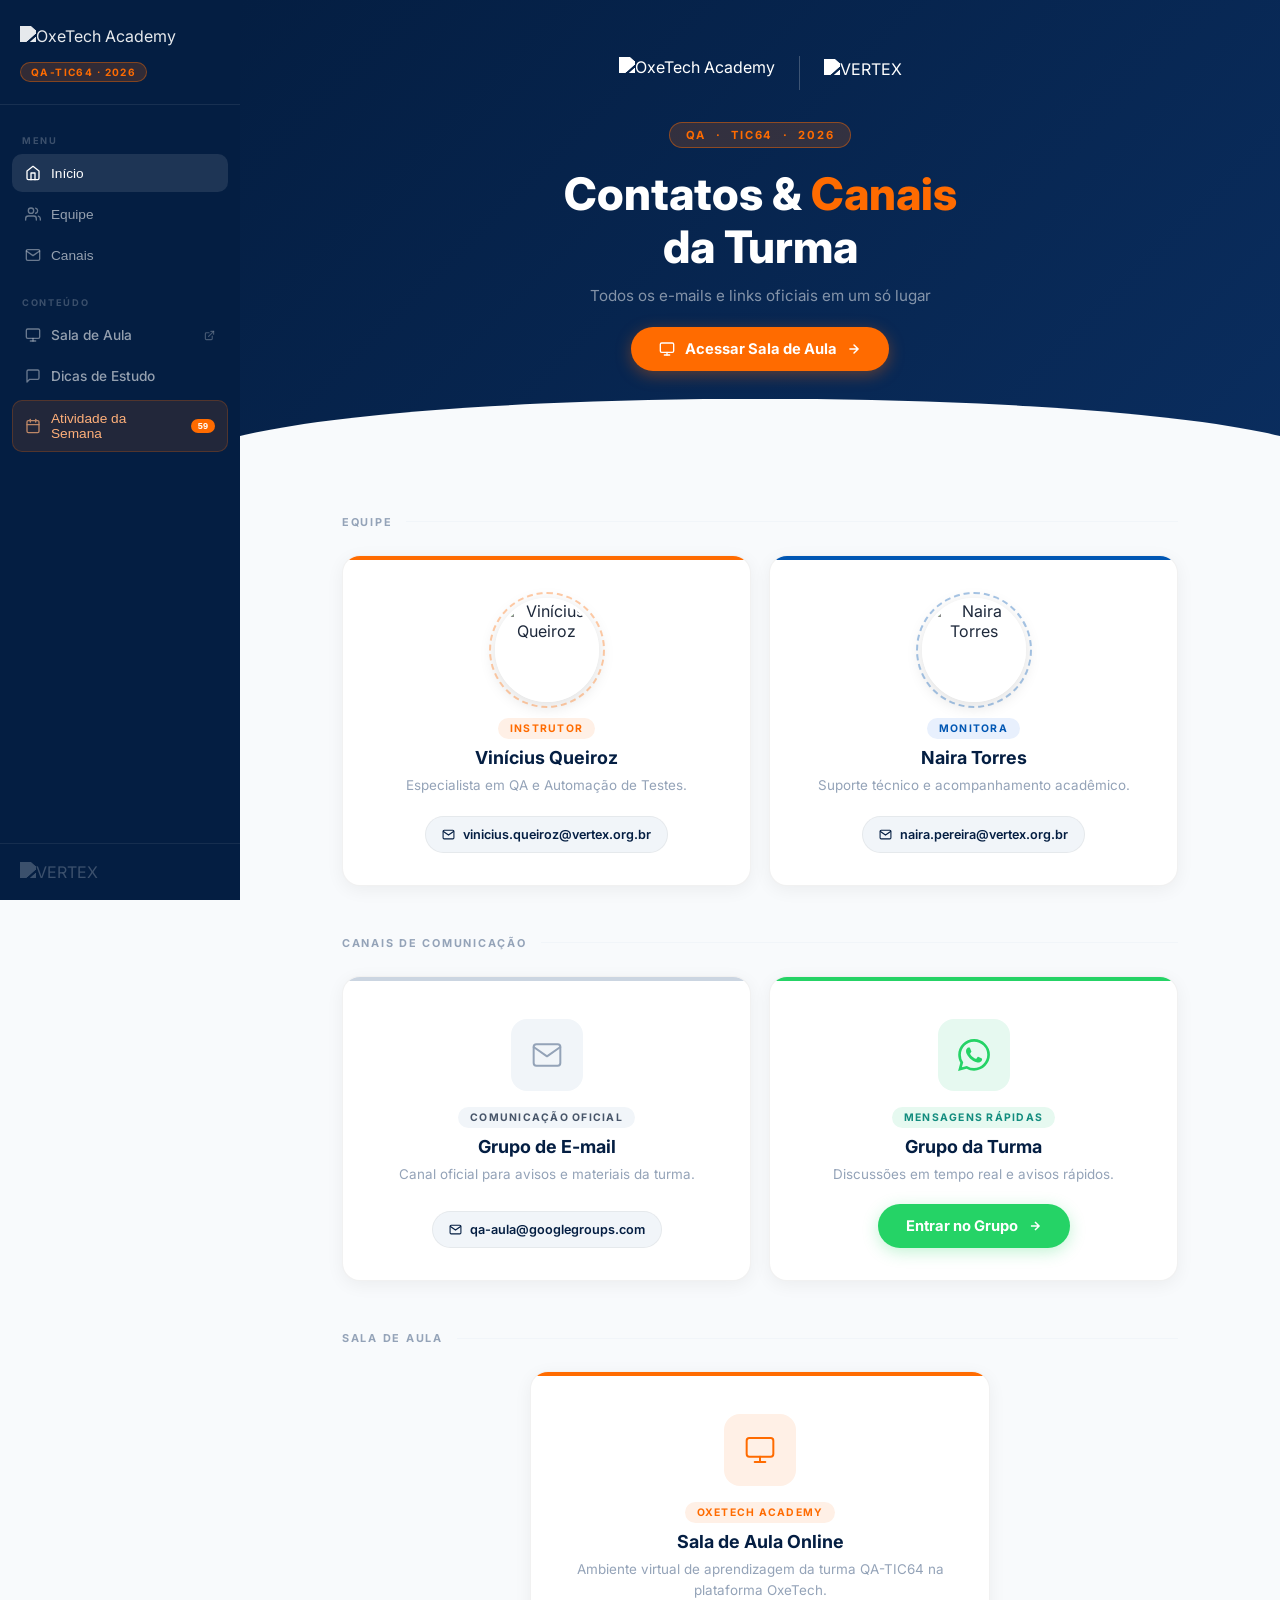
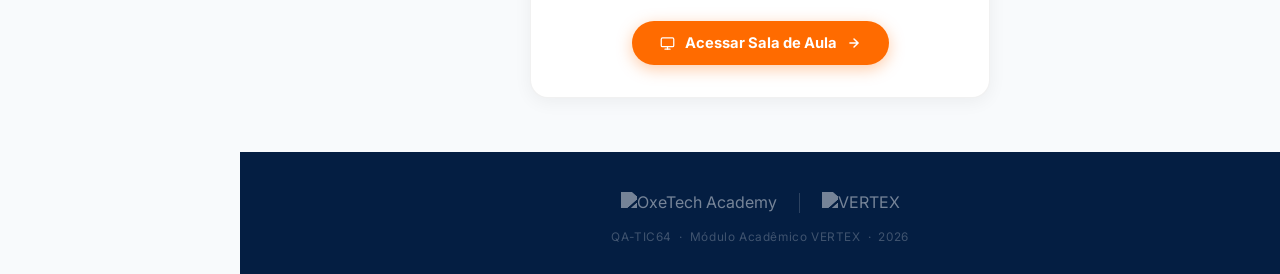
==== commit 34c27ffd: "feat: adiciona Daniely e Maryana (59 alunos) e atualiza contadores Co-authored-by: Cursor <cursorage" ====
--- a/index.html
+++ b/index.html
@@ -64,7 +64,7 @@
                 <line x1="3" y1="10" x2="21" y2="10"/>
             </svg>
             Atividade da Semana
-            <span class="nav-badge">57</span>
+            <span class="nav-badge">59</span>
         </button>
     </nav>
 
@@ -222,7 +222,7 @@
             <div class="stats-bar">
                 <div class="stat-chip delivered">
                     <div class="stat-dot"></div>
-                    57 repositórios
+                    59 repositórios
                 </div>
             </div>
             <p class="ativ-drive-info">
